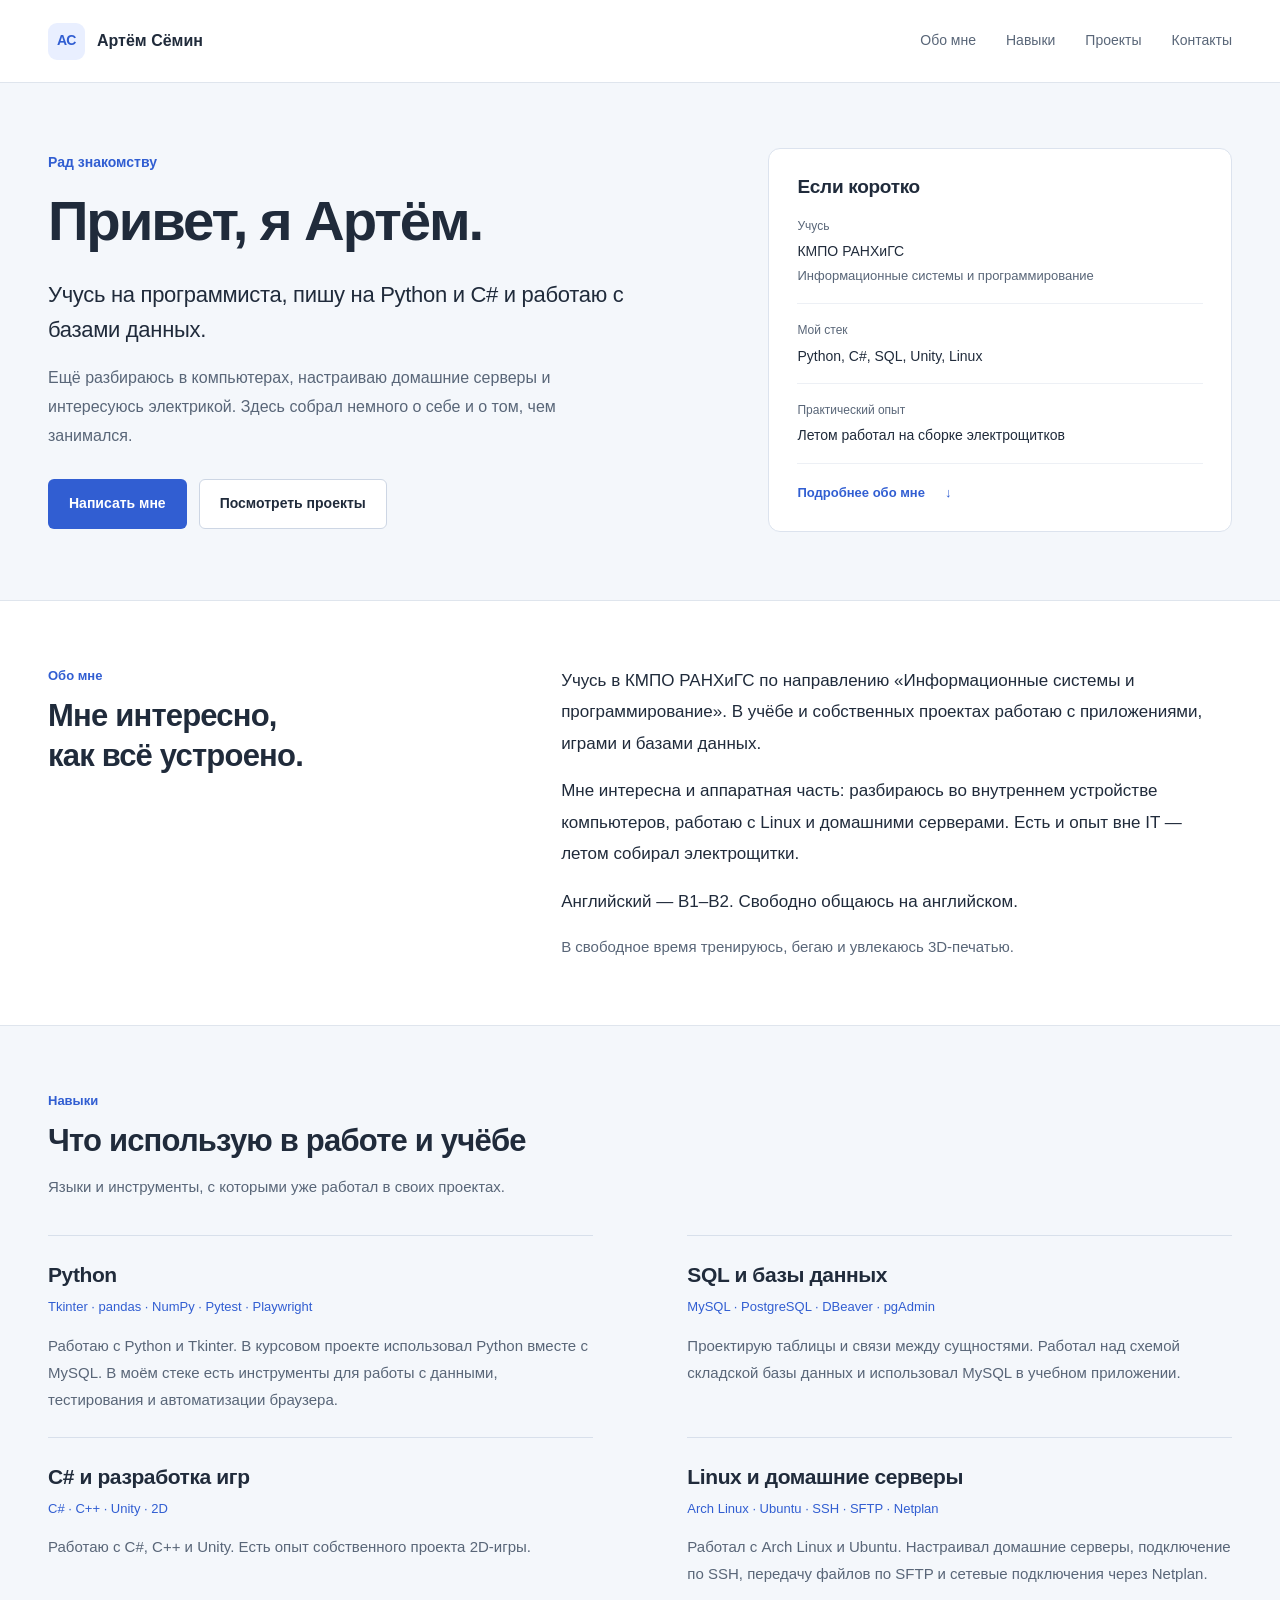
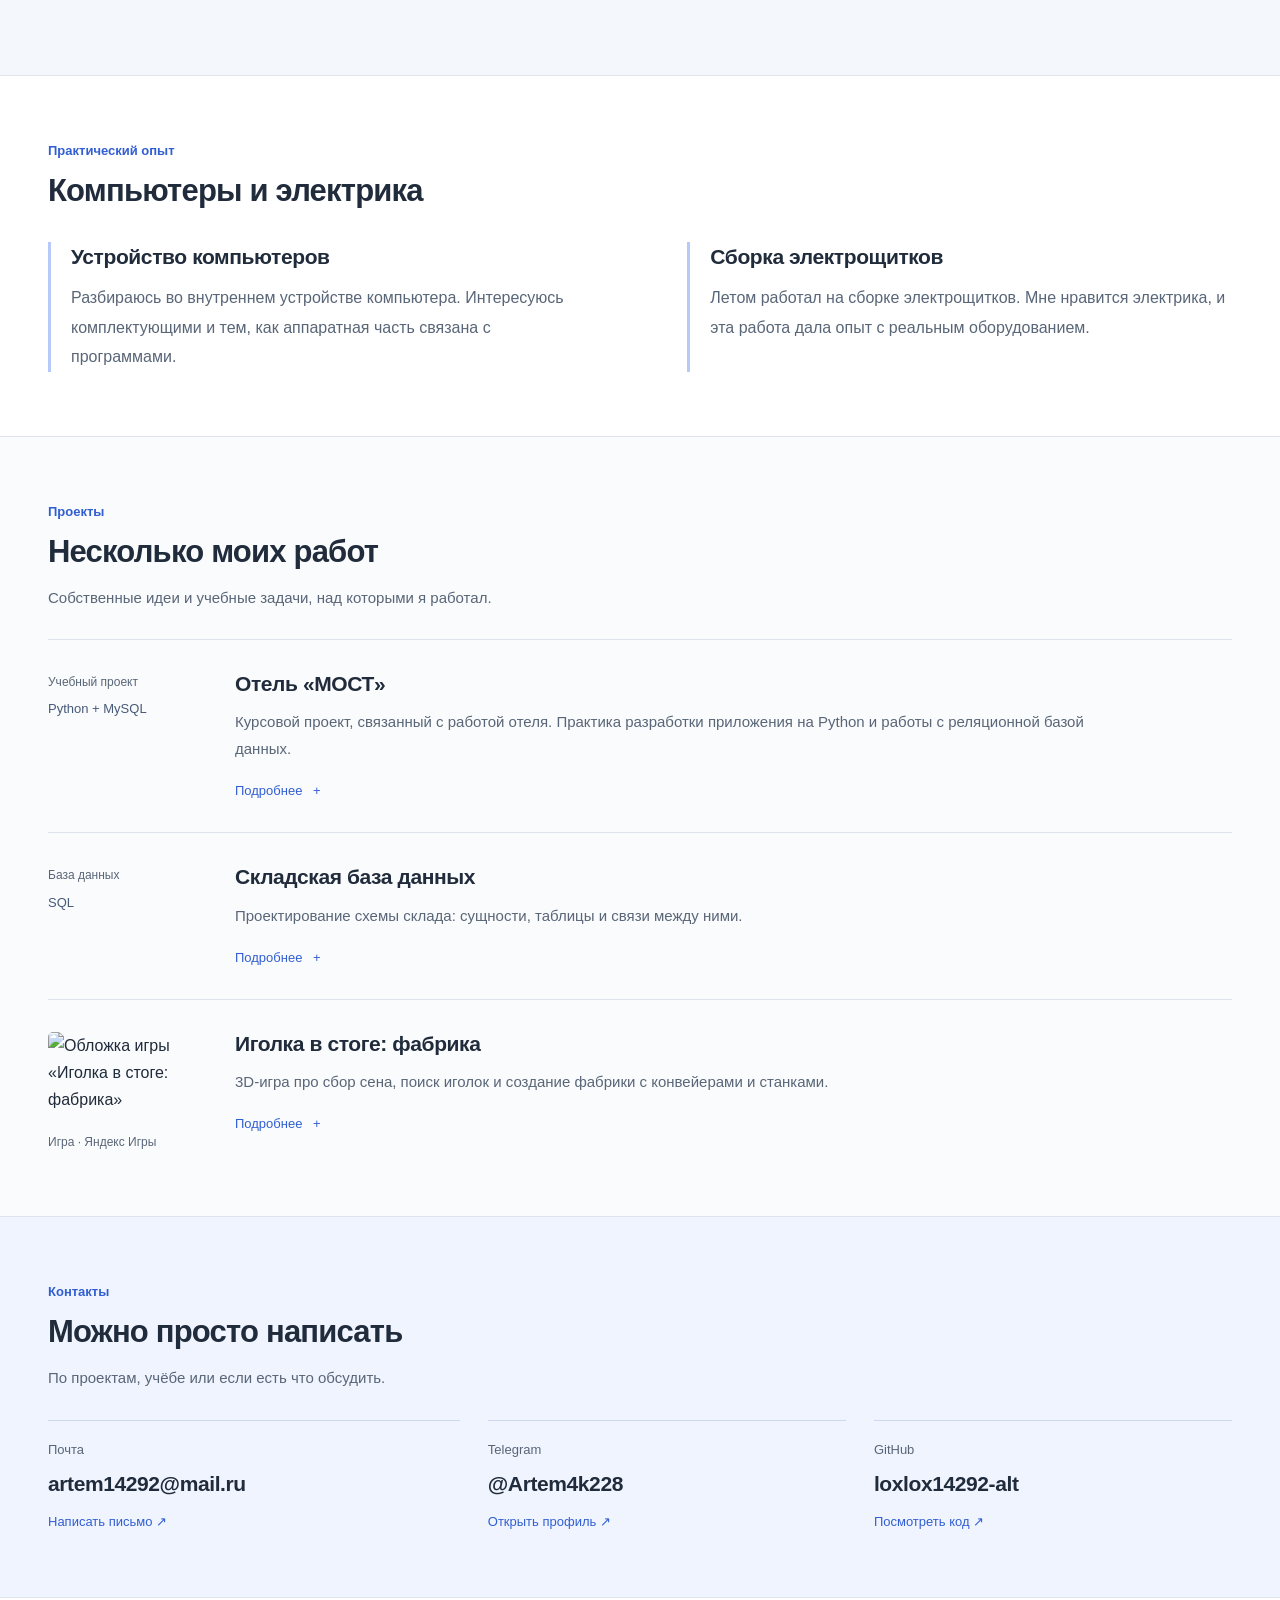
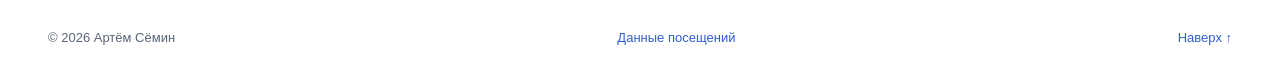
==== index.html @ c2336616 "Add portfolio pages" ====
<!doctype html>
<html lang="ru">
<head>
  <meta charset="utf-8">
  <meta name="viewport" content="width=device-width, initial-scale=1">
  <meta name="description" content="Личный сайт Артёма Сёмина: программирование, компьютеры, электрика. Мои навыки, опыт, проекты и контакты.">
  <meta name="theme-color" content="#ffffff">
  <meta property="og:title" content="Артём Сёмин — личный сайт">
  <meta property="og:description" content="Обо мне, моих навыках и проектах. Python, C#, SQL, Linux и техника.">
  <meta property="og:type" content="website">
  <title>Артём Сёмин — личный сайт</title>
  <link rel="icon" href="assets/favicon.svg" type="image/svg+xml">
  <link rel="stylesheet" href="styles.css">
  <script src="data.js" defer></script>
  <script src="app.js" defer></script>
</head>
<body>
  <a class="skip-link" href="#main">Перейти к содержанию</a>
  <div id="top">
    <header class="site-header"><div class="container header-inner">
      <a class="brand" href="#top" aria-label="Артём Сёмин — наверх"><span class="brand-initials" aria-hidden="true">АС</span><span>Артём Сёмин</span></a>
      <nav class="nav" aria-label="Навигация"><a href="#about">Обо мне</a><a href="#skills">Навыки</a><a href="#projects">Проекты</a><a href="#contact">Контакты</a></nav>
    </div></header>
    <main id="main">
      <section class="hero" aria-labelledby="hero-title"><div class="container hero-layout">
        <div class="hero-copy"><p class="hello">Рад знакомству</p><h1 id="hero-title">Привет, я Артём.</h1><p class="hero-lead">Учусь на программиста, пишу на Python и C# и работаю с базами данных.</p><p class="hero-description">Ещё разбираюсь в компьютерах, настраиваю домашние серверы и интересуюсь электрикой. Здесь собрал немного о себе и о том, чем занимался.</p><div class="hero-actions"><a class="button primary" href="#contact">Написать мне</a><a class="button secondary" href="#projects">Посмотреть проекты</a></div></div>
        <aside class="quick-about" aria-labelledby="quick-title"><h2 id="quick-title">Если коротко</h2><dl><div><dt>Учусь</dt><dd>КМПО РАНХиГС<br><span>Информационные системы и программирование</span></dd></div><div><dt>Мой стек</dt><dd>Python, C#, SQL, Unity, Linux</dd></div><div><dt>Практический опыт</dt><dd>Летом работал на сборке электрощитков</dd></div></dl><a href="#about">Подробнее обо мне <span aria-hidden="true">↓</span></a></aside>
      </div></section>

      <section class="section about-section" id="about" aria-labelledby="about-title"><div class="container about-layout"><div><p class="eyebrow">Обо мне</p><h2 id="about-title">Мне интересно, <br>как всё устроено.</h2></div><div class="about-copy"><p>Учусь в КМПО РАНХиГС по направлению «Информационные системы и программирование». В учёбе и собственных проектах работаю с приложениями, играми и базами данных.</p><p>Мне интересна и аппаратная часть: разбираюсь во внутреннем устройстве компьютеров, работаю с Linux и домашними серверами. Есть и опыт вне IT — летом собирал электрощитки.</p><p>Английский — B1–B2. Свободно общаюсь на английском.</p><p class="personal-note">В свободное время тренируюсь, бегаю и увлекаюсь 3D-печатью.</p></div></div></section>

      <section class="section skills-section" id="skills" aria-labelledby="skills-title"><div class="container"><div class="section-heading"><p class="eyebrow">Навыки</p><h2 id="skills-title">Что использую в работе и учёбе</h2><p>Языки и инструменты, с которыми уже работал в своих проектах.</p></div><div class="skills-grid">
        <article class="skill"><h3>Python</h3><p class="tools">Tkinter · pandas · NumPy · Pytest · Playwright</p><p>Работаю с Python и Tkinter. В курсовом проекте использовал Python вместе с MySQL. В моём стеке есть инструменты для работы с данными, тестирования и автоматизации браузера.</p></article>
        <article class="skill"><h3>SQL и базы данных</h3><p class="tools">MySQL · PostgreSQL · DBeaver · pgAdmin</p><p>Проектирую таблицы и связи между сущностями. Работал над схемой складской базы данных и использовал MySQL в учебном приложении.</p></article>
        <article class="skill"><h3>C# и разработка игр</h3><p class="tools">C# · C++ · Unity · 2D</p><p>Работаю с C#, C++ и Unity. Есть опыт собственного проекта 2D-игры.</p></article>
        <article class="skill"><h3>Linux и домашние серверы</h3><p class="tools">Arch Linux · Ubuntu · SSH · SFTP · Netplan</p><p>Работал с Arch Linux и Ubuntu. Настраивал домашние серверы, подключение по SSH, передачу файлов по SFTP и сетевые подключения через Netplan.</p></article>
      </div></div></section>

      <section class="section practice-section" id="practice" aria-labelledby="practice-title"><div class="container"><div class="section-heading"><p class="eyebrow">Практический опыт</p><h2 id="practice-title">Компьютеры и электрика</h2></div><div class="practice-grid"><article><h3>Устройство компьютеров</h3><p>Разбираюсь во внутреннем устройстве компьютера. Интересуюсь комплектующими и тем, как аппаратная часть связана с программами.</p></article><article><h3>Сборка электрощитков</h3><p>Летом работал на сборке электрощитков. Мне нравится электрика, и эта работа дала опыт с реальным оборудованием.</p></article></div></div></section>

      <section class="section projects-section" id="projects" aria-labelledby="projects-title"><div class="container"><div class="section-heading"><p class="eyebrow">Проекты</p><h2 id="projects-title">Несколько моих работ</h2><p>Собственные идеи и учебные задачи, над которыми я работал.</p></div><div class="project-list">
        <article class="project" id="project-hotel"><div class="project-side"><span>Учебный проект</span><strong>Python + MySQL</strong></div><div class="project-body"><h3>Отель «МОСТ»</h3><p>Курсовой проект, связанный с работой отеля. Практика разработки приложения на Python и работы с реляционной базой данных.</p><details><summary>Подробнее</summary><p>Работал над проектом в PyCharm с использованием Python и MySQL, а также готовил отчёт и проектную документацию.</p></details><a class="project-link" data-project-link="hotel" hidden target="_blank" rel="noopener noreferrer">Открыть проект ↗</a></div></article>
        <article class="project" id="project-warehouse"><div class="project-side"><span>База данных</span><strong>SQL</strong></div><div class="project-body"><h3>Складская база данных</h3><p>Проектирование схемы склада: сущности, таблицы и связи между ними.</p><details><summary>Подробнее</summary><p>Продумывал структуру базы и уточнял связи между сущностями. Основной фокус — понятная реляционная схема для будущего приложения.</p></details><a class="project-link" data-project-link="warehouse" hidden target="_blank" rel="noopener noreferrer">Открыть проект ↗</a></div></article>
        <article class="project" id="project-game"><div class="project-side"><img src="assets/hay-factory-cover.webp" width="526" height="309" alt="Обложка игры «Иголка в стоге: фабрика»" loading="lazy"><span>Игра · Яндекс Игры</span></div><div class="project-body"><h3>Иголка в стоге: фабрика</h3><p>3D-игра про сбор сена, поиск иголок и создание фабрики с конвейерами и станками.</p><details><summary>Подробнее</summary><p>В игре есть чертежи, производственные цепочки и генераторы. Прогресс сохраняется. Предусмотрены управление на компьютере и телефоне, русский и английский языки.</p><p>В консоли Яндекс Игр сохранён черновик; публичная ссылка пока не добавлена.</p></details><a class="project-link" data-project-link="game" hidden target="_blank" rel="noopener noreferrer">Открыть проект ↗</a></div></article>
      </div></div></section>

      <section class="section contact-section" id="contact" aria-labelledby="contact-title"><div class="container"><div class="contact-heading"><div><p class="eyebrow">Контакты</p><h2 id="contact-title">Можно просто написать</h2><p id="contact-note">По проектам, учёбе или если есть что обсудить.</p></div></div><div class="contact-list"><a data-contact="email" hidden><span class="contact-kind">Почта</span><span class="contact-value"></span><span class="contact-hint">Написать письмо ↗</span></a><a data-contact="telegram" hidden target="_blank" rel="noopener noreferrer"><span class="contact-kind">Telegram</span><span class="contact-value"></span><span class="contact-hint">Открыть профиль ↗</span></a><a data-contact="github" hidden target="_blank" rel="noopener noreferrer"><span class="contact-kind">GitHub</span><span class="contact-value"></span><span class="contact-hint">Посмотреть код ↗</span></a></div><noscript><p class="no-script">Для отображения контактов из файла настроек нужен JavaScript.</p></noscript></div></section>
    </main>
    <footer class="site-footer"><div class="container footer-inner"><span>© <span id="year">2026</span> Артём Сёмин</span><a href="privacy.html">Данные посещений</a><a href="#top">Наверх ↑</a></div></footer>
  </div>
</body>
</html>
---- styles.css ----
:root {
  color-scheme: light;
  --ink: #202b3b;
  --muted: #596678;
  --blue: #315ed2;
  --blue-dark: #2449aa;
  --line: #dfe5ed;
  --soft: #f4f7fb;
  --font: "Segoe UI", Arial, sans-serif;
}
* { box-sizing: border-box; }
html { scroll-behavior: smooth; scroll-padding-top: 105px; }
body { margin: 0; font: 16px/1.7 var(--font); color: var(--ink); background: white; -webkit-font-smoothing: antialiased; }
h1,h2,h3,p,dl,dd { margin: 0; }
a { color: inherit; text-decoration: none; }
img { display: block; max-width: 100%; height: auto; }
[hidden] { display: none !important; }
::selection { background: #dce7ff; }
a,summary { -webkit-tap-highlight-color: transparent; touch-action: manipulation; }
a:focus-visible,summary:focus-visible { outline: 3px solid #8daafa; outline-offset: 5px; }
.container { width: min(1240px, calc(100% - 96px)); margin-inline: auto; }
.skip-link { position: absolute; top: -70px; left: 20px; z-index: 30; background: var(--ink); color: white; padding: 12px 20px; }
.skip-link:focus { top: 10px; }
.site-header { position: sticky; top: 0; z-index: 20; background: #fffffffa; border-bottom: 1px solid var(--line); }
.header-inner { min-height: 82px; display: flex; align-items: center; justify-content: space-between; gap: 24px; }
.brand { display: flex; align-items: center; gap: 12px; font-size: 16px; font-weight: 650; white-space: nowrap; }
.brand-initials { display: grid; place-items: center; width: 37px; height: 37px; border-radius: 9px; background: #e9efff; color: var(--blue); font-size: 14px; letter-spacing: -.5px; }
.nav { display: flex; gap: 30px; font-size: 14px; color: var(--muted); }
.nav a { padding-block: 12px; }
.nav a:hover,.nav a[aria-current="location"] { color: var(--blue); }
.hero { background: var(--soft); border-bottom: 1px solid var(--line); }
.hero-layout { display: grid; grid-template-columns: 1.35fr 1fr; gap: 8%; align-items: center; padding-block: 65px 68px; }
.hello { color: var(--blue); font-size: 14px; font-weight: 600; margin-bottom: 14px; }
h1 { font-size: clamp(38px,4.4vw,60px); font-weight: 650; line-height: 1.15; letter-spacing: -2.1px; }
.hero-lead { font-size: 22px; line-height: 1.6; margin-top: 23px; max-width: 620px; letter-spacing: -.3px; }
.hero-description { color: var(--muted); font-size: 16px; line-height: 1.8; margin-top: 17px; max-width: 590px; }
.hero-actions { display: flex; flex-wrap: wrap; gap: 12px; margin-top: 28px; }
.button { display: inline-flex; align-items: center; justify-content: center; padding: 12px 20px; border-radius: 6px; font-size: 14px; font-weight: 600; border: 1px solid transparent; transition: background .15s; }
.primary { background: var(--blue); color: white; }
.primary:hover { background: var(--blue-dark); }
.secondary { border-color: #cdd6e4; background: white; }
.secondary:hover { background: #edf2fa; }
.quick-about { border: 1px solid #dce3ee; border-radius: 12px; background: white; padding: 26px 28px; }
.quick-about h2 { font-size: 19px; letter-spacing: -.3px; font-weight: 650; }
.quick-about dl > div { padding-block: 16px; border-bottom: 1px solid #edf0f5; }
.quick-about dt { font-size: 12px; color: var(--muted); margin-bottom: 4px; }
.quick-about dd { font-size: 14px; line-height: 1.6; font-weight: 500; }
.quick-about dd span { display: block; font-weight: 400; color: var(--muted); font-size: 13px; margin-top: 4px; }
.quick-about > a { display: inline-flex; align-items: center; gap: 20px; color: var(--blue); font-size: 13px; font-weight: 600; margin-top: 18px; }
.section { padding-block: 64px; }
.eyebrow { color: var(--blue); font-size: 13px; font-weight: 600; margin-bottom: 9px; }
h2 { font-size: 31px; line-height: 1.3; font-weight: 650; letter-spacing: -.8px; }
.about-layout { display: grid; grid-template-columns: 1fr 1.65fr; gap: 9%; }
.about-copy { font-size: 17px; line-height: 1.85; }
.about-copy > p + p { margin-top: 16px; }
.personal-note { color: var(--muted); font-size: 15px; }
.skills-section { background: var(--soft); border-block: 1px solid var(--line); }
.section-heading > p:last-child:not(.eyebrow) { color: var(--muted); margin-top: 13px; font-size: 15px; }
.skills-grid { display: grid; grid-template-columns: repeat(2,minmax(0,1fr)); column-gap: 8%; margin-top: 35px; }
.skill { padding: 24px 0; border-top: 1px solid #d8e0eb; }
h3 { font-size: 21px; line-height: 1.4; font-weight: 650; letter-spacing: -.4px; }
.tools { color: var(--blue); font-size: 13px; line-height: 1.8; margin-top: 6px; }
.skill > p:last-child { margin-top: 13px; color: var(--muted); font-size: 15px; line-height: 1.8; }
.practice-grid { display: grid; grid-template-columns: repeat(2,minmax(0,1fr)); gap: 8%; margin-top: 30px; }
.practice-grid article { padding-left: 20px; border-left: 3px solid #b6c9f8; }
.practice-grid p { font-size: 16px; color: var(--muted); line-height: 1.85; margin-top: 12px; }
.projects-section { background: #fafbfc; border-block: 1px solid var(--line); }
.project-list { margin-top: 28px; }
.project { display: grid; grid-template-columns: 155px 1fr; gap: 32px; padding: 29px 0; border-top: 1px solid var(--line); }
.project:last-child { padding-bottom: 0; }
.project-side { padding-top: 3px; }
.project-side > span { display: block; font-size: 12px; color: var(--muted); }
.project-side strong { display: block; color: #465a79; font-size: 13px; font-weight: 500; margin-top: 6px; }
.project-side img { width: 155px; border-radius: 5px; margin-bottom: 9px; }
.project-body { max-width: 850px; }
.project-body > p { margin-top: 10px; color: var(--muted); font-size: 15px; line-height: 1.8; }
details { margin-top: 14px; }
summary { display: inline-block; color: var(--blue); cursor: pointer; font-size: 13px; list-style: none; font-weight: 500; }
summary::-webkit-details-marker { display: none; }
summary:after { content: " +"; margin-left: 7px; }
details[open] summary:after { content: " −"; }
details > p { color: var(--muted); font-size: 14px; line-height: 1.85; margin-top: 12px; }
.project-link { color: var(--blue); font-size: 13px; font-weight: 600; display: inline-block; margin-top: 14px; }
.contact-section { background: #eff4ff; }
.contact-heading p:last-child { margin-top: 12px; color: var(--muted); font-size: 15px; }
.contact-list { display: grid; grid-template-columns: 1.15fr 1fr 1fr; gap: 28px; margin-top: 30px; }
.contact-list a { display: flex; flex-direction: column; align-items: flex-start; border-top: 1px solid #ccd9f1; padding-top: 18px; }
.contact-kind { color: var(--muted); font-size: 13px; }
.contact-value { font-size: 21px; font-weight: 600; letter-spacing: -.4px; margin-top: 5px; overflow-wrap: anywhere; }
.contact-hint { color: var(--blue); font-size: 13px; margin-top: 9px; }
.contact-list a:hover .contact-value { color: var(--blue); }
.no-script { color: var(--muted); margin-top: 20px; }
.site-footer { background: white; border-top: 1px solid var(--line); }
.footer-inner { min-height: 79px; display: flex; align-items: center; justify-content: space-between; gap: 20px; color: var(--muted); font-size: 13px; }
.footer-inner a { color: var(--blue); }
@media(min-width:1600px){.container{width:min(1400px,calc(100% - 140px))}.hero-layout{padding-block:85px;gap:10%}.hero-lead{font-size:24px}.hero-description{font-size:17px}.quick-about{padding:32px}.section{padding-block:76px}}
@media(max-width:1000px){.container{width:calc(100% - 64px)}.hero-layout{gap:6%;grid-template-columns:1.3fr 1fr;padding-block:48px}h1{font-size:44px}.hero-lead{font-size:20px}.hero-description{font-size:15px}.quick-about{padding:23px}.button{font-size:13px;padding:11px 15px}.about-layout{gap:7%}.contact-value{font-size:18px}.project{grid-template-columns:140px 1fr}.project-side img{width:140px}}
@media(max-width:800px){.container{width:calc(100% - 48px)}.header-inner{min-height:76px}.brand{font-size:15px;gap:10px}.brand-initials{width:32px;height:32px;font-size:12px}.nav{gap:20px;font-size:13px}.hero-layout{grid-template-columns:1fr;gap:30px;padding-block:42px}.hero-copy{max-width:650px}.hero-lead{font-size:22px}.hero-description{font-size:16px;max-width:630px}h1{font-size:48px}.quick-about{padding:22px 24px}.quick-about dl{display:grid;grid-template-columns:repeat(3,minmax(0,1fr));gap:22px}.quick-about dl>div{border-bottom:0;padding-block:14px 0}.quick-about>a{margin-top:20px}.quick-about dd{font-size:13px}.quick-about dd span{font-size:12px}.section{padding-block:49px}h2{font-size:28px}.about-layout{grid-template-columns:1fr 1.6fr;gap:6%}.about-copy{font-size:15px}.skills-grid{column-gap:6%}.skill>p:last-child{font-size:14px}.tools{font-size:12px}.practice-grid{gap:6%}.practice-grid p{font-size:14px}.contact-list{gap:24px}.contact-value{font-size:16px}.contact-hint{font-size:12px}}
@media(max-width:600px){html{scroll-padding-top:126px}.container{width:calc(100% - 40px)}.header-inner{padding-block:13px 10px;min-height:104px;display:block}.brand{font-size:15px;gap:10px}.brand-initials{width:30px;height:30px;font-size:11px}.nav{justify-content:space-between;margin-top:8px;font-size:12px;gap:12px}.nav a{padding-block:4px}.hero-layout{padding-block:32px 34px;gap:26px}.hello{font-size:13px;margin-bottom:12px}h1{font-size:38px;letter-spacing:-1.5px}.hero-lead{font-size:20px;line-height:1.55;margin-top:18px}.hero-description{font-size:15px;line-height:1.8;margin-top:15px}.hero-actions{margin-top:23px;gap:9px}.button{padding:12px 15px;font-size:13px}.quick-about{display:none;padding:20px}.quick-about h2{font-size:18px}.quick-about dl{display:block}.quick-about dl>div{border-bottom:1px solid #edf0f5;padding-block:13px}.quick-about dt{font-size:11px}.quick-about dd{font-size:13px}.quick-about dd span{font-size:12px;margin-top:3px}.quick-about>a{font-size:12px;margin-top:15px}.section{padding-block:39px}.eyebrow{font-size:12px}h2{font-size:27px;letter-spacing:-.7px}.about-layout{grid-template-columns:1fr;gap:22px}.about-layout h2 br{display:none}.about-copy{font-size:15px;line-height:1.85}.personal-note{font-size:14px}.section-heading>p:last-child:not(.eyebrow){font-size:14px}.skills-grid{grid-template-columns:1fr;margin-top:23px}.skill{padding-block:21px}.skill:last-child{padding-bottom:0}h3{font-size:20px}.tools{font-size:12px}.skill>p:last-child{font-size:14px}.practice-grid{grid-template-columns:1fr;gap:26px;margin-top:23px}.practice-grid article{padding-left:16px}.practice-grid p{font-size:14px;margin-top:9px}.project{grid-template-columns:1fr;gap:12px;padding-block:23px}.project-side{display:flex;align-items:center;gap:14px;padding:0}.project-side strong{font-size:12px;margin:0}.project-side>span{font-size:11px}.project-side img{width:110px;margin:0}.project-body>p{font-size:14px}.project-body h3{font-size:21px}details>p{font-size:13px}.contact-list{grid-template-columns:1fr;gap:22px;margin-top:25px}.contact-list a{display:grid;grid-template-columns:1fr auto;align-items:baseline;gap:0 15px;padding-top:15px}.contact-kind{font-size:12px}.contact-value{grid-column:1;font-size:20px;margin-top:4px}.contact-hint{grid-column:2;grid-row:2;font-size:11px;margin-top:0}.contact-heading p:last-child{font-size:14px}.footer-inner{font-size:12px;min-height:75px}}
@media(max-width:360px){.container{width:calc(100% - 32px)}h1{font-size:34px}.hero-lead{font-size:19px}.button{font-size:12px;padding:11px 12px}.contact-value{font-size:18px}.contact-hint{font-size:10px}.contact-list a{gap:0 9px}.nav{font-size:11px}}
@media(prefers-reduced-motion:reduce){html{scroll-behavior:auto}*,*:before,*:after{transition:none!important;animation:none!important}}
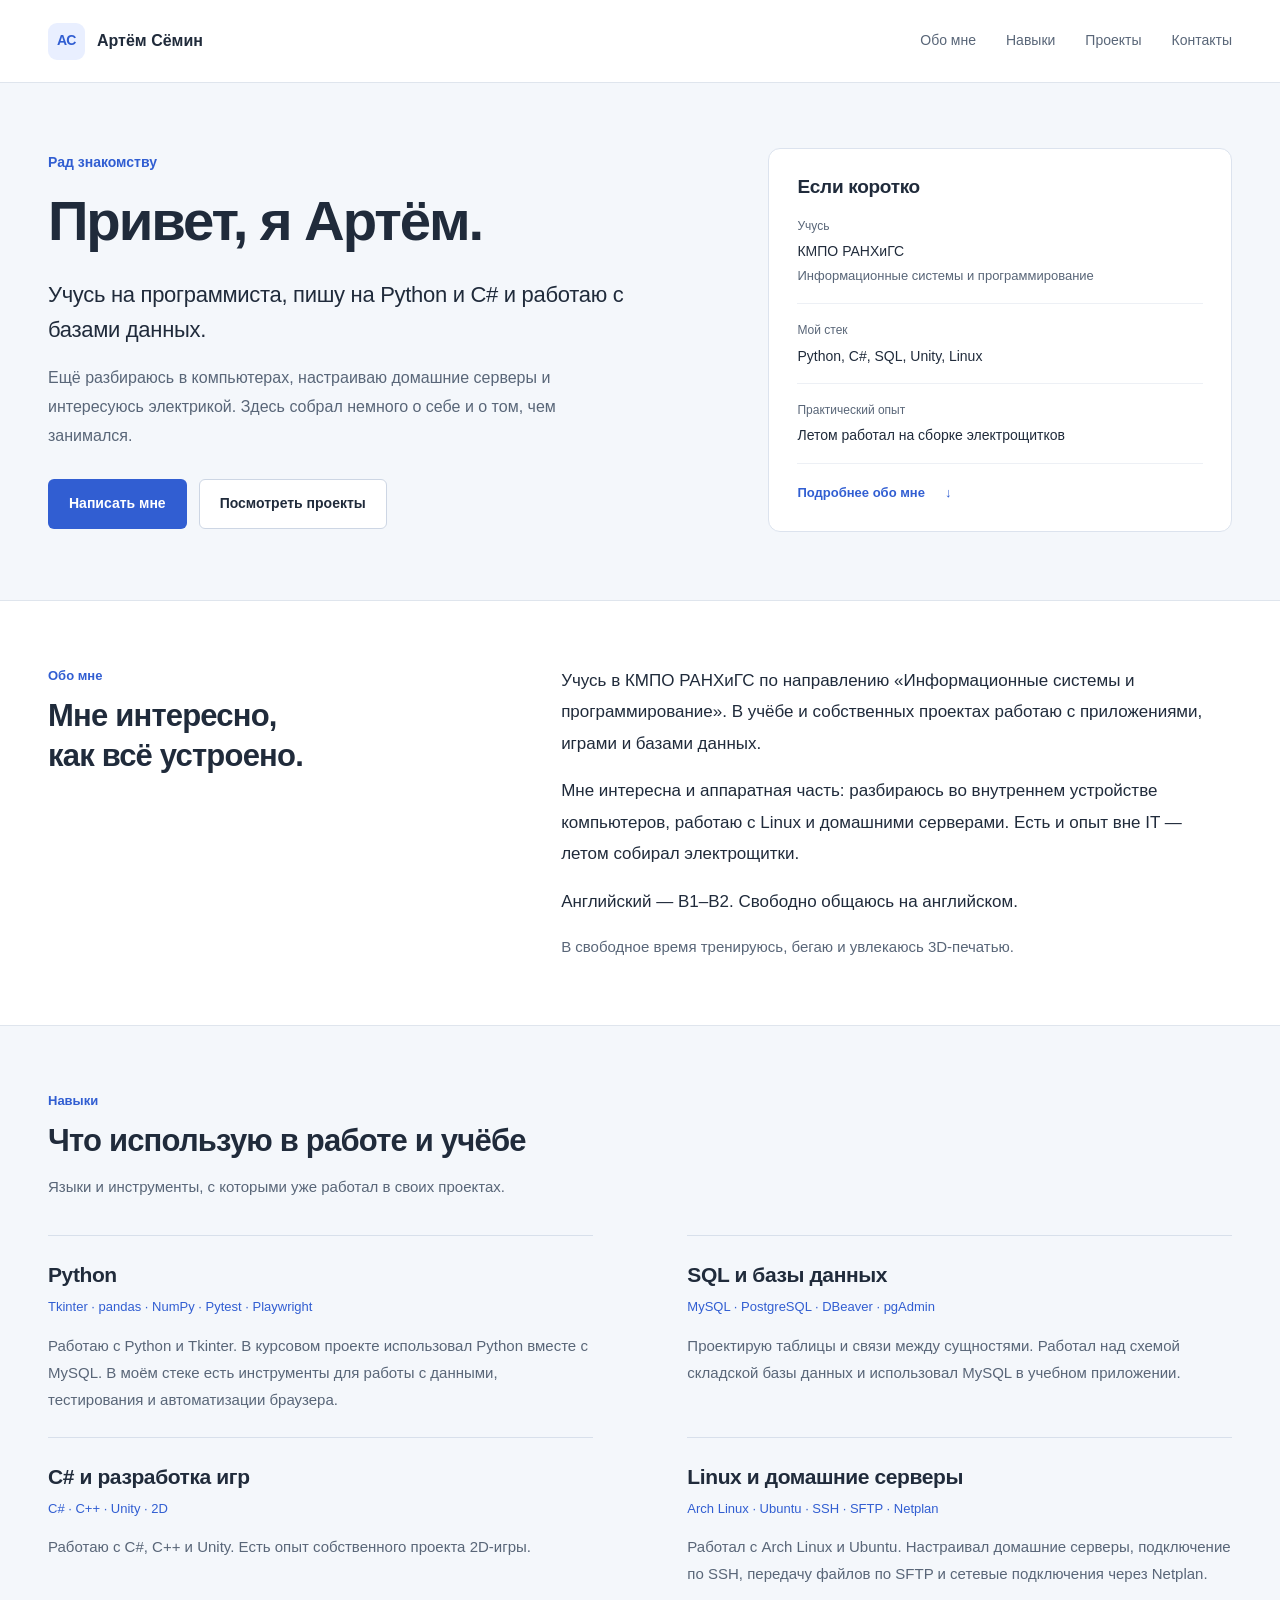
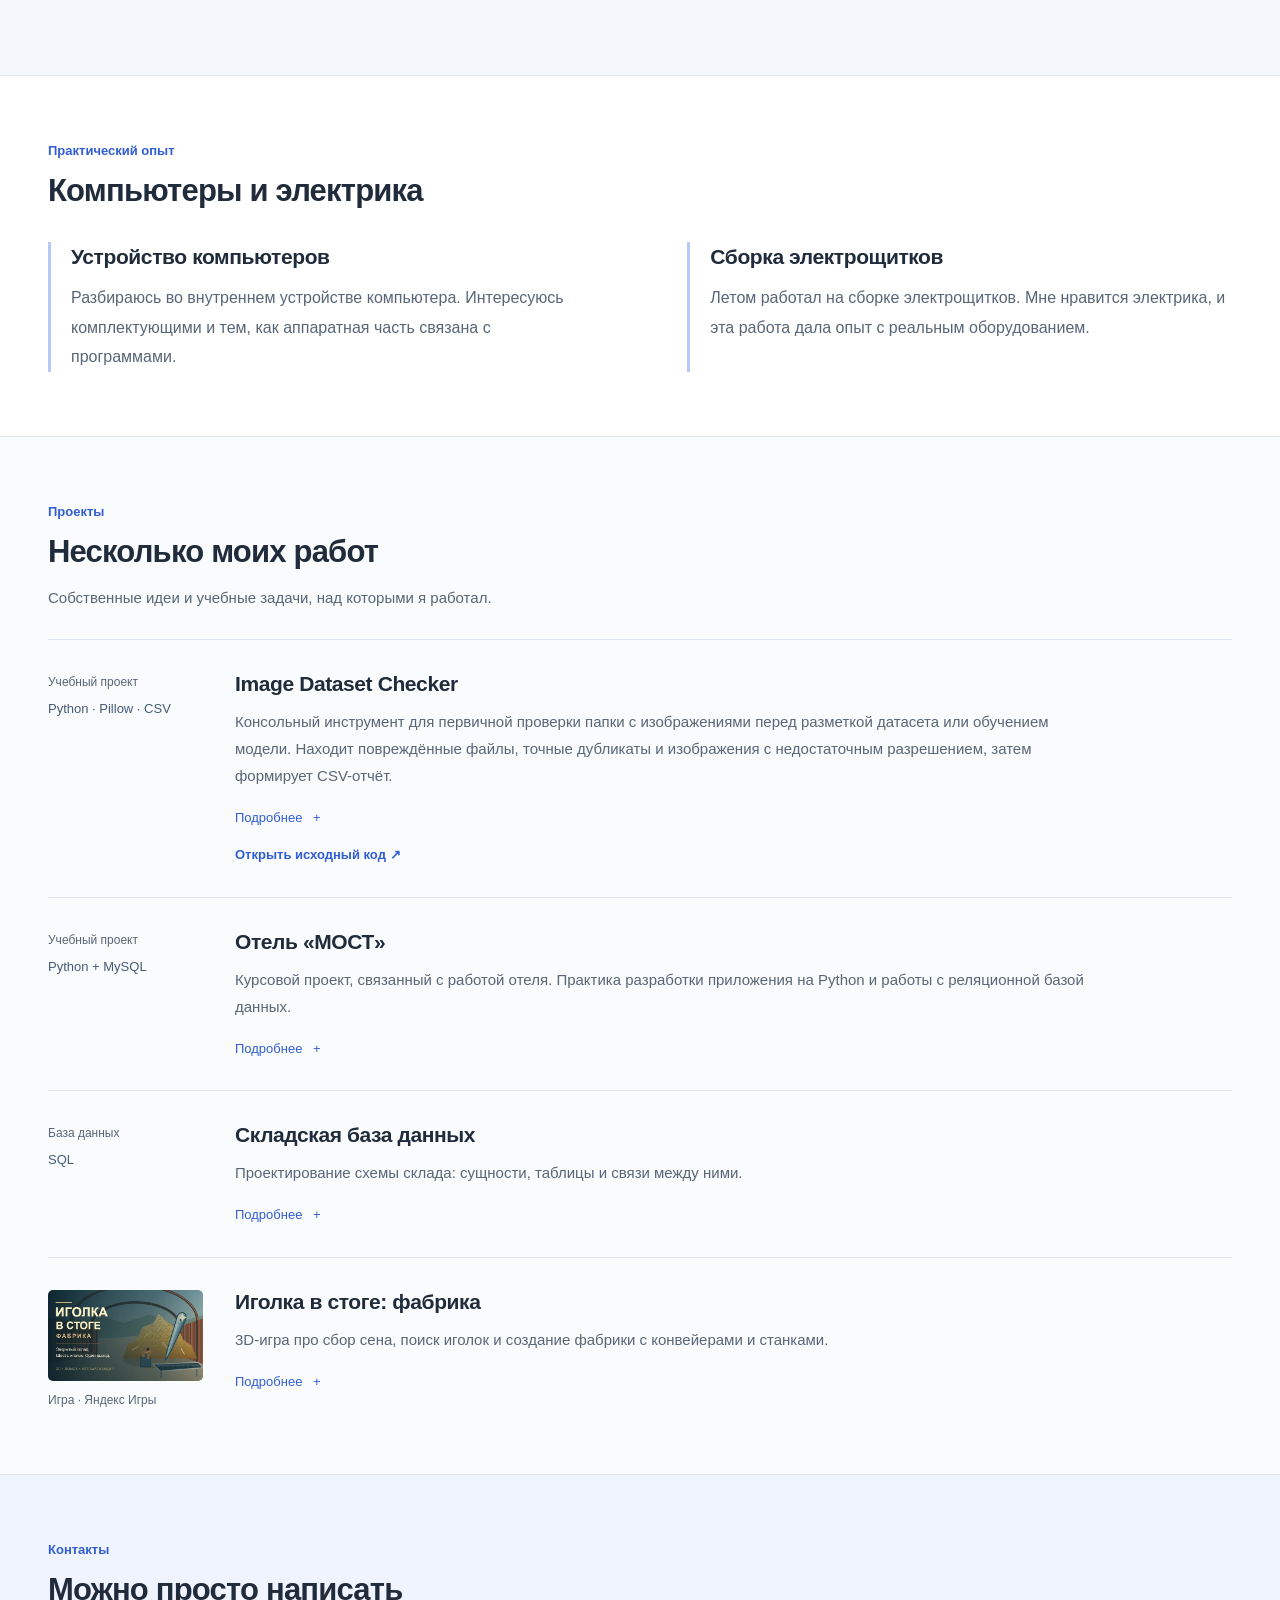
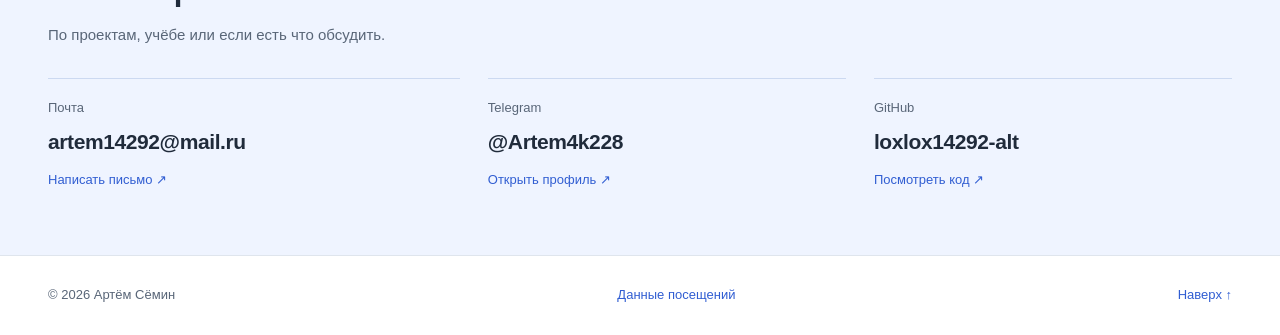
==== commit 26047347: "Добавить проект проверки изображений в портфолио" ====
--- a/index.html
+++ b/index.html
@@ -39,6 +39,7 @@
       <section class="section practice-section" id="practice" aria-labelledby="practice-title"><div class="container"><div class="section-heading"><p class="eyebrow">Практический опыт</p><h2 id="practice-title">Компьютеры и электрика</h2></div><div class="practice-grid"><article><h3>Устройство компьютеров</h3><p>Разбираюсь во внутреннем устройстве компьютера. Интересуюсь комплектующими и тем, как аппаратная часть связана с программами.</p></article><article><h3>Сборка электрощитков</h3><p>Летом работал на сборке электрощитков. Мне нравится электрика, и эта работа дала опыт с реальным оборудованием.</p></article></div></div></section>
 
       <section class="section projects-section" id="projects" aria-labelledby="projects-title"><div class="container"><div class="section-heading"><p class="eyebrow">Проекты</p><h2 id="projects-title">Несколько моих работ</h2><p>Собственные идеи и учебные задачи, над которыми я работал.</p></div><div class="project-list">
+        <article class="project" id="project-image-dataset-checker"><div class="project-side"><span>Учебный проект</span><strong>Python · Pillow · CSV</strong></div><div class="project-body"><h3>Image Dataset Checker</h3><p>Консольный инструмент для первичной проверки папки с изображениями перед разметкой датасета или обучением модели. Находит повреждённые файлы, точные дубликаты и изображения с недостаточным разрешением, затем формирует CSV-отчёт.</p><details><summary>Подробнее</summary><p>Проект рекурсивно обрабатывает BMP, GIF, JPEG, PNG, TIFF и WEBP, определяет формат и размеры изображения, считает SHA-256 для поиска точных копий и сохраняет результаты в отчёт.</p><p>Это учебный проект. Он помогает подготовить исходные изображения к следующему этапу работы, но не оценивает качество разметки объектов.</p></details><a class="project-link" data-project-link="dataset-checker" hidden target="_blank" rel="noopener noreferrer">Открыть исходный код ↗</a></div></article>
         <article class="project" id="project-hotel"><div class="project-side"><span>Учебный проект</span><strong>Python + MySQL</strong></div><div class="project-body"><h3>Отель «МОСТ»</h3><p>Курсовой проект, связанный с работой отеля. Практика разработки приложения на Python и работы с реляционной базой данных.</p><details><summary>Подробнее</summary><p>Работал над проектом в PyCharm с использованием Python и MySQL, а также готовил отчёт и проектную документацию.</p></details><a class="project-link" data-project-link="hotel" hidden target="_blank" rel="noopener noreferrer">Открыть проект ↗</a></div></article>
         <article class="project" id="project-warehouse"><div class="project-side"><span>База данных</span><strong>SQL</strong></div><div class="project-body"><h3>Складская база данных</h3><p>Проектирование схемы склада: сущности, таблицы и связи между ними.</p><details><summary>Подробнее</summary><p>Продумывал структуру базы и уточнял связи между сущностями. Основной фокус — понятная реляционная схема для будущего приложения.</p></details><a class="project-link" data-project-link="warehouse" hidden target="_blank" rel="noopener noreferrer">Открыть проект ↗</a></div></article>
         <article class="project" id="project-game"><div class="project-side"><img src="assets/hay-factory-cover.webp" width="526" height="309" alt="Обложка игры «Иголка в стоге: фабрика»" loading="lazy"><span>Игра · Яндекс Игры</span></div><div class="project-body"><h3>Иголка в стоге: фабрика</h3><p>3D-игра про сбор сена, поиск иголок и создание фабрики с конвейерами и станками.</p><details><summary>Подробнее</summary><p>В игре есть чертежи, производственные цепочки и генераторы. Прогресс сохраняется. Предусмотрены управление на компьютере и телефоне, русский и английский языки.</p><p>В консоли Яндекс Игр сохранён черновик; публичная ссылка пока не добавлена.</p></details><a class="project-link" data-project-link="game" hidden target="_blank" rel="noopener noreferrer">Открыть проект ↗</a></div></article>
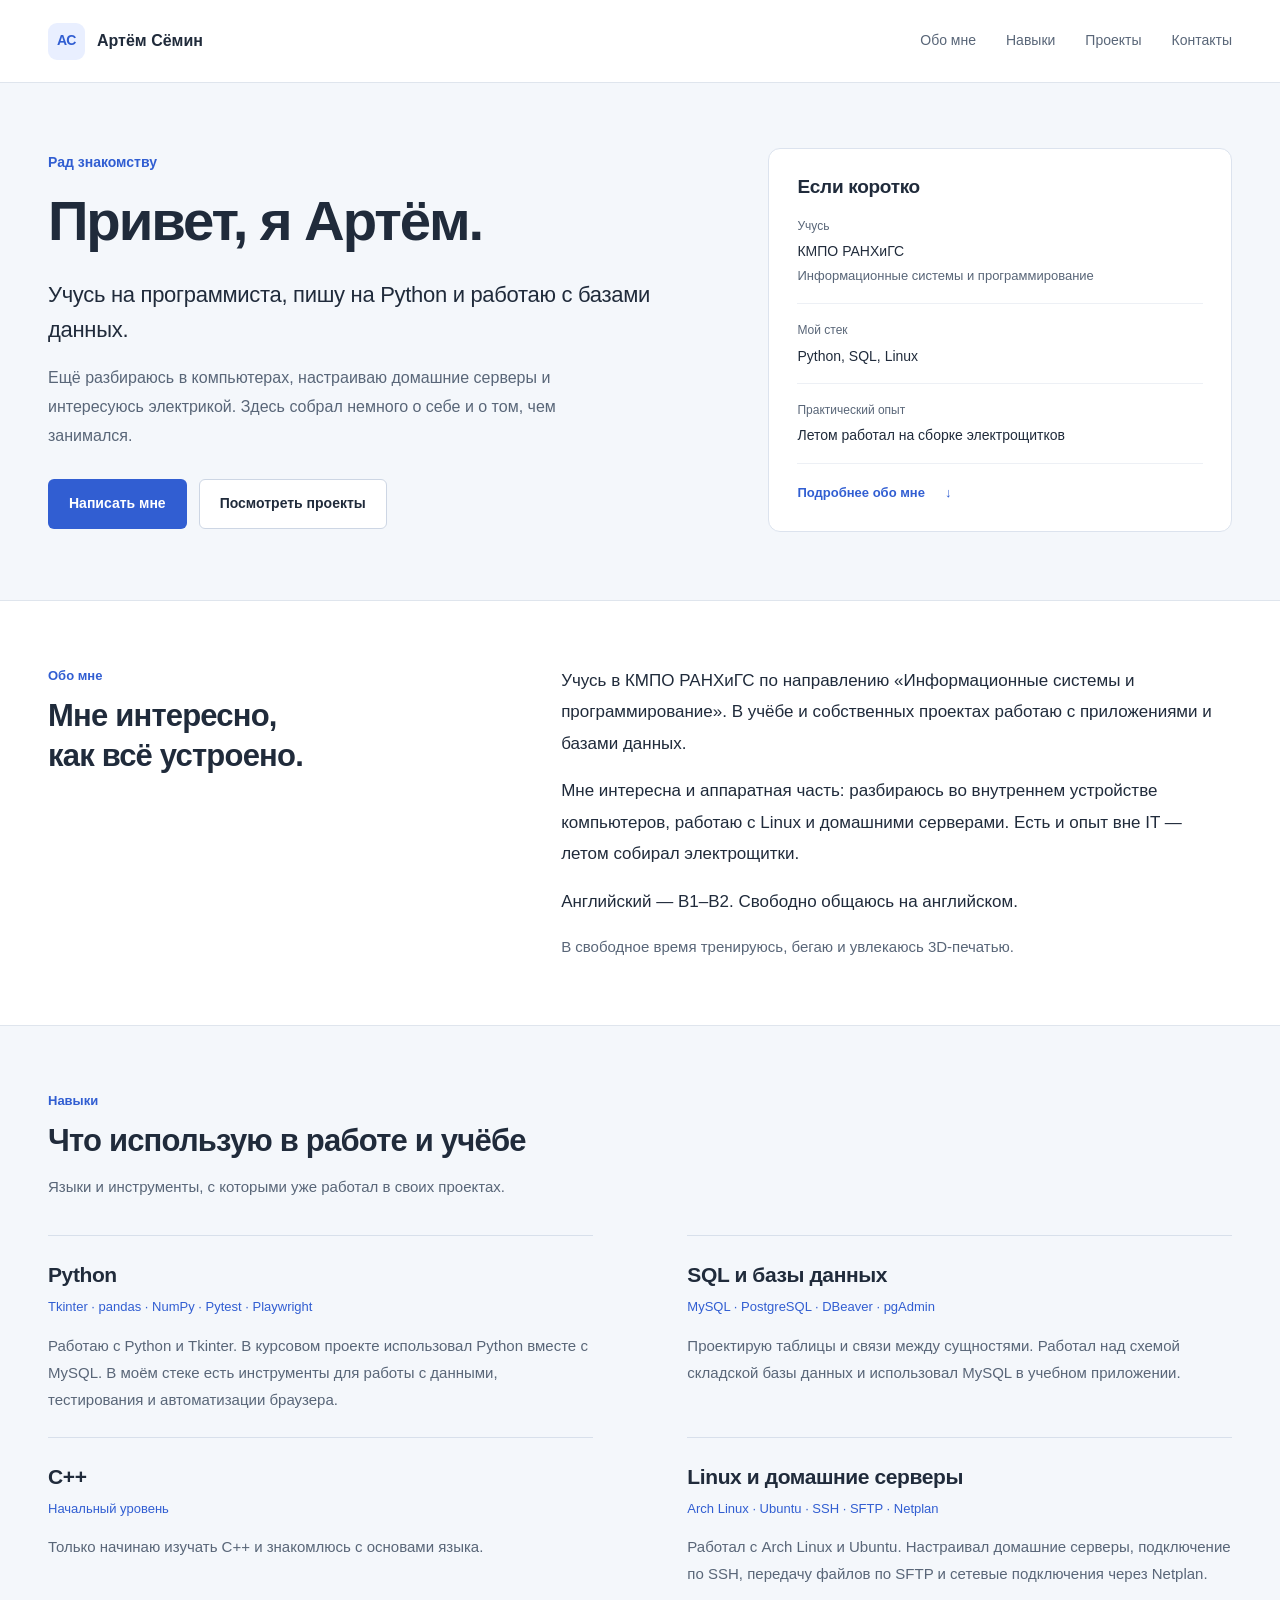
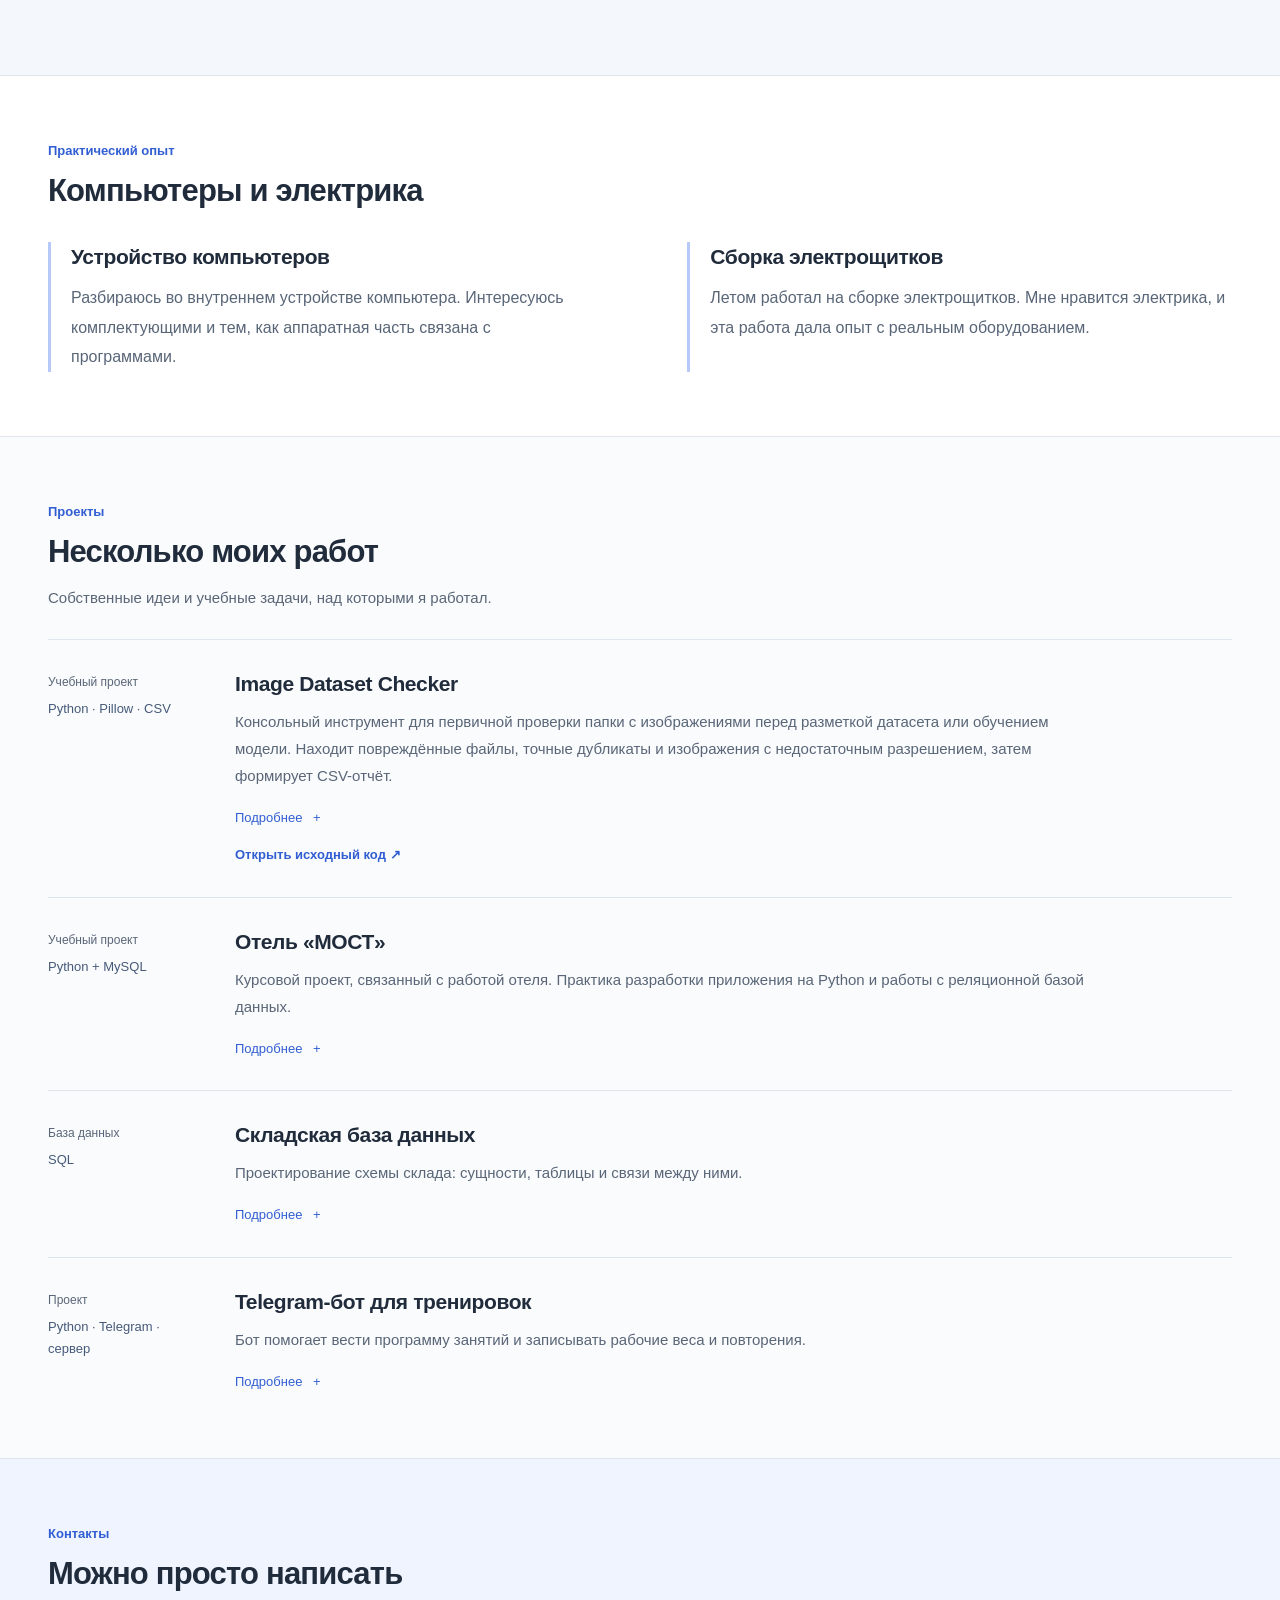
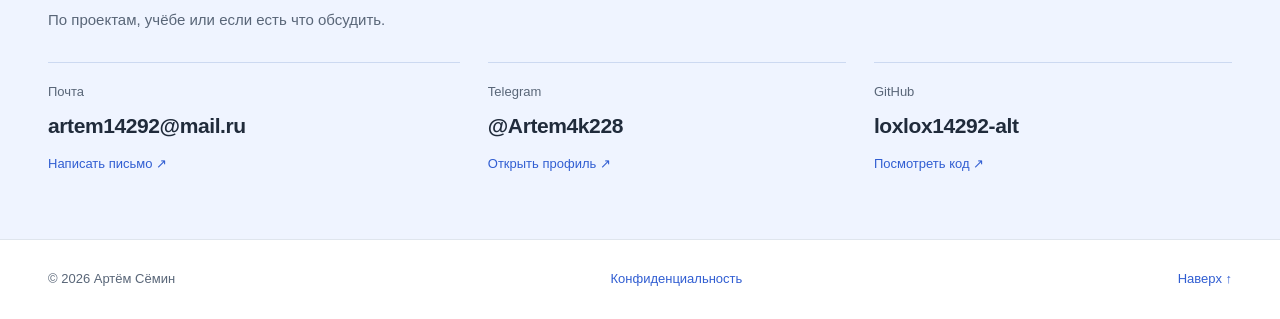
==== commit b0e7d033: "Обновить навыки и проекты портфолио" ====
--- a/index.html
+++ b/index.html
@@ -6,12 +6,12 @@
   <meta name="description" content="Личный сайт Артёма Сёмина: программирование, компьютеры, электрика. Мои навыки, опыт, проекты и контакты.">
   <meta name="theme-color" content="#ffffff">
   <meta property="og:title" content="Артём Сёмин — личный сайт">
-  <meta property="og:description" content="Обо мне, моих навыках и проектах. Python, C#, SQL, Linux и техника.">
+  <meta property="og:description" content="Обо мне, моих навыках и проектах. Python, SQL, Linux и техника.">
   <meta property="og:type" content="website">
   <title>Артём Сёмин — личный сайт</title>
   <link rel="icon" href="assets/favicon.svg" type="image/svg+xml">
   <link rel="stylesheet" href="styles.css">
-  <script src="data.js" defer></script>
+  <script src="data.js?v=3" defer></script>
   <script src="app.js" defer></script>
 </head>
 <body>
@@ -23,16 +23,16 @@
     </div></header>
     <main id="main">
       <section class="hero" aria-labelledby="hero-title"><div class="container hero-layout">
-        <div class="hero-copy"><p class="hello">Рад знакомству</p><h1 id="hero-title">Привет, я Артём.</h1><p class="hero-lead">Учусь на программиста, пишу на Python и C# и работаю с базами данных.</p><p class="hero-description">Ещё разбираюсь в компьютерах, настраиваю домашние серверы и интересуюсь электрикой. Здесь собрал немного о себе и о том, чем занимался.</p><div class="hero-actions"><a class="button primary" href="#contact">Написать мне</a><a class="button secondary" href="#projects">Посмотреть проекты</a></div></div>
-        <aside class="quick-about" aria-labelledby="quick-title"><h2 id="quick-title">Если коротко</h2><dl><div><dt>Учусь</dt><dd>КМПО РАНХиГС<br><span>Информационные системы и программирование</span></dd></div><div><dt>Мой стек</dt><dd>Python, C#, SQL, Unity, Linux</dd></div><div><dt>Практический опыт</dt><dd>Летом работал на сборке электрощитков</dd></div></dl><a href="#about">Подробнее обо мне <span aria-hidden="true">↓</span></a></aside>
+        <div class="hero-copy"><p class="hello">Рад знакомству</p><h1 id="hero-title">Привет, я Артём.</h1><p class="hero-lead">Учусь на программиста, пишу на Python и работаю с базами данных.</p><p class="hero-description">Ещё разбираюсь в компьютерах, настраиваю домашние серверы и интересуюсь электрикой. Здесь собрал немного о себе и о том, чем занимался.</p><div class="hero-actions"><a class="button primary" href="#contact">Написать мне</a><a class="button secondary" href="#projects">Посмотреть проекты</a></div></div>
+        <aside class="quick-about" aria-labelledby="quick-title"><h2 id="quick-title">Если коротко</h2><dl><div><dt>Учусь</dt><dd>КМПО РАНХиГС<br><span>Информационные системы и программирование</span></dd></div><div><dt>Мой стек</dt><dd>Python, SQL, Linux</dd></div><div><dt>Практический опыт</dt><dd>Летом работал на сборке электрощитков</dd></div></dl><a href="#about">Подробнее обо мне <span aria-hidden="true">↓</span></a></aside>
       </div></section>
 
-      <section class="section about-section" id="about" aria-labelledby="about-title"><div class="container about-layout"><div><p class="eyebrow">Обо мне</p><h2 id="about-title">Мне интересно, <br>как всё устроено.</h2></div><div class="about-copy"><p>Учусь в КМПО РАНХиГС по направлению «Информационные системы и программирование». В учёбе и собственных проектах работаю с приложениями, играми и базами данных.</p><p>Мне интересна и аппаратная часть: разбираюсь во внутреннем устройстве компьютеров, работаю с Linux и домашними серверами. Есть и опыт вне IT — летом собирал электрощитки.</p><p>Английский — B1–B2. Свободно общаюсь на английском.</p><p class="personal-note">В свободное время тренируюсь, бегаю и увлекаюсь 3D-печатью.</p></div></div></section>
+      <section class="section about-section" id="about" aria-labelledby="about-title"><div class="container about-layout"><div><p class="eyebrow">Обо мне</p><h2 id="about-title">Мне интересно, <br>как всё устроено.</h2></div><div class="about-copy"><p>Учусь в КМПО РАНХиГС по направлению «Информационные системы и программирование». В учёбе и собственных проектах работаю с приложениями и базами данных.</p><p>Мне интересна и аппаратная часть: разбираюсь во внутреннем устройстве компьютеров, работаю с Linux и домашними серверами. Есть и опыт вне IT — летом собирал электрощитки.</p><p>Английский — B1–B2. Свободно общаюсь на английском.</p><p class="personal-note">В свободное время тренируюсь, бегаю и увлекаюсь 3D-печатью.</p></div></div></section>
 
       <section class="section skills-section" id="skills" aria-labelledby="skills-title"><div class="container"><div class="section-heading"><p class="eyebrow">Навыки</p><h2 id="skills-title">Что использую в работе и учёбе</h2><p>Языки и инструменты, с которыми уже работал в своих проектах.</p></div><div class="skills-grid">
         <article class="skill"><h3>Python</h3><p class="tools">Tkinter · pandas · NumPy · Pytest · Playwright</p><p>Работаю с Python и Tkinter. В курсовом проекте использовал Python вместе с MySQL. В моём стеке есть инструменты для работы с данными, тестирования и автоматизации браузера.</p></article>
         <article class="skill"><h3>SQL и базы данных</h3><p class="tools">MySQL · PostgreSQL · DBeaver · pgAdmin</p><p>Проектирую таблицы и связи между сущностями. Работал над схемой складской базы данных и использовал MySQL в учебном приложении.</p></article>
-        <article class="skill"><h3>C# и разработка игр</h3><p class="tools">C# · C++ · Unity · 2D</p><p>Работаю с C#, C++ и Unity. Есть опыт собственного проекта 2D-игры.</p></article>
+        <article class="skill"><h3>C++</h3><p class="tools">Начальный уровень</p><p>Только начинаю изучать C++ и знакомлюсь с основами языка.</p></article>
         <article class="skill"><h3>Linux и домашние серверы</h3><p class="tools">Arch Linux · Ubuntu · SSH · SFTP · Netplan</p><p>Работал с Arch Linux и Ubuntu. Настраивал домашние серверы, подключение по SSH, передачу файлов по SFTP и сетевые подключения через Netplan.</p></article>
       </div></div></section>
 
@@ -42,12 +42,12 @@
         <article class="project" id="project-image-dataset-checker"><div class="project-side"><span>Учебный проект</span><strong>Python · Pillow · CSV</strong></div><div class="project-body"><h3>Image Dataset Checker</h3><p>Консольный инструмент для первичной проверки папки с изображениями перед разметкой датасета или обучением модели. Находит повреждённые файлы, точные дубликаты и изображения с недостаточным разрешением, затем формирует CSV-отчёт.</p><details><summary>Подробнее</summary><p>Проект рекурсивно обрабатывает BMP, GIF, JPEG, PNG, TIFF и WEBP, определяет формат и размеры изображения, считает SHA-256 для поиска точных копий и сохраняет результаты в отчёт.</p><p>Это учебный проект. Он помогает подготовить исходные изображения к следующему этапу работы, но не оценивает качество разметки объектов.</p></details><a class="project-link" data-project-link="dataset-checker" hidden target="_blank" rel="noopener noreferrer">Открыть исходный код ↗</a></div></article>
         <article class="project" id="project-hotel"><div class="project-side"><span>Учебный проект</span><strong>Python + MySQL</strong></div><div class="project-body"><h3>Отель «МОСТ»</h3><p>Курсовой проект, связанный с работой отеля. Практика разработки приложения на Python и работы с реляционной базой данных.</p><details><summary>Подробнее</summary><p>Работал над проектом в PyCharm с использованием Python и MySQL, а также готовил отчёт и проектную документацию.</p></details><a class="project-link" data-project-link="hotel" hidden target="_blank" rel="noopener noreferrer">Открыть проект ↗</a></div></article>
         <article class="project" id="project-warehouse"><div class="project-side"><span>База данных</span><strong>SQL</strong></div><div class="project-body"><h3>Складская база данных</h3><p>Проектирование схемы склада: сущности, таблицы и связи между ними.</p><details><summary>Подробнее</summary><p>Продумывал структуру базы и уточнял связи между сущностями. Основной фокус — понятная реляционная схема для будущего приложения.</p></details><a class="project-link" data-project-link="warehouse" hidden target="_blank" rel="noopener noreferrer">Открыть проект ↗</a></div></article>
-        <article class="project" id="project-game"><div class="project-side"><img src="assets/hay-factory-cover.webp" width="526" height="309" alt="Обложка игры «Иголка в стоге: фабрика»" loading="lazy"><span>Игра · Яндекс Игры</span></div><div class="project-body"><h3>Иголка в стоге: фабрика</h3><p>3D-игра про сбор сена, поиск иголок и создание фабрики с конвейерами и станками.</p><details><summary>Подробнее</summary><p>В игре есть чертежи, производственные цепочки и генераторы. Прогресс сохраняется. Предусмотрены управление на компьютере и телефоне, русский и английский языки.</p><p>В консоли Яндекс Игр сохранён черновик; публичная ссылка пока не добавлена.</p></details><a class="project-link" data-project-link="game" hidden target="_blank" rel="noopener noreferrer">Открыть проект ↗</a></div></article>
+        <article class="project" id="project-training-bot"><div class="project-side"><span>Проект</span><strong>Python · Telegram · сервер</strong></div><div class="project-body"><h3>Telegram-бот для тренировок</h3><p>Бот помогает вести программу занятий и записывать рабочие веса и повторения.</p><details><summary>Подробнее</summary><p>Проект написан на Python с использованием aiogram и aiomysql. Для размещения бота я настраивал собственный сервер.</p></details></div></article>
       </div></div></section>
 
       <section class="section contact-section" id="contact" aria-labelledby="contact-title"><div class="container"><div class="contact-heading"><div><p class="eyebrow">Контакты</p><h2 id="contact-title">Можно просто написать</h2><p id="contact-note">По проектам, учёбе или если есть что обсудить.</p></div></div><div class="contact-list"><a data-contact="email" hidden><span class="contact-kind">Почта</span><span class="contact-value"></span><span class="contact-hint">Написать письмо ↗</span></a><a data-contact="telegram" hidden target="_blank" rel="noopener noreferrer"><span class="contact-kind">Telegram</span><span class="contact-value"></span><span class="contact-hint">Открыть профиль ↗</span></a><a data-contact="github" hidden target="_blank" rel="noopener noreferrer"><span class="contact-kind">GitHub</span><span class="contact-value"></span><span class="contact-hint">Посмотреть код ↗</span></a></div><noscript><p class="no-script">Для отображения контактов из файла настроек нужен JavaScript.</p></noscript></div></section>
     </main>
-    <footer class="site-footer"><div class="container footer-inner"><span>© <span id="year">2026</span> Артём Сёмин</span><a href="privacy.html">Данные посещений</a><a href="#top">Наверх ↑</a></div></footer>
+    <footer class="site-footer"><div class="container footer-inner"><span>© <span id="year">2026</span> Артём Сёмин</span><a href="privacy.html">Конфиденциальность</a><a href="#top">Наверх ↑</a></div></footer>
   </div>
 </body>
 </html>
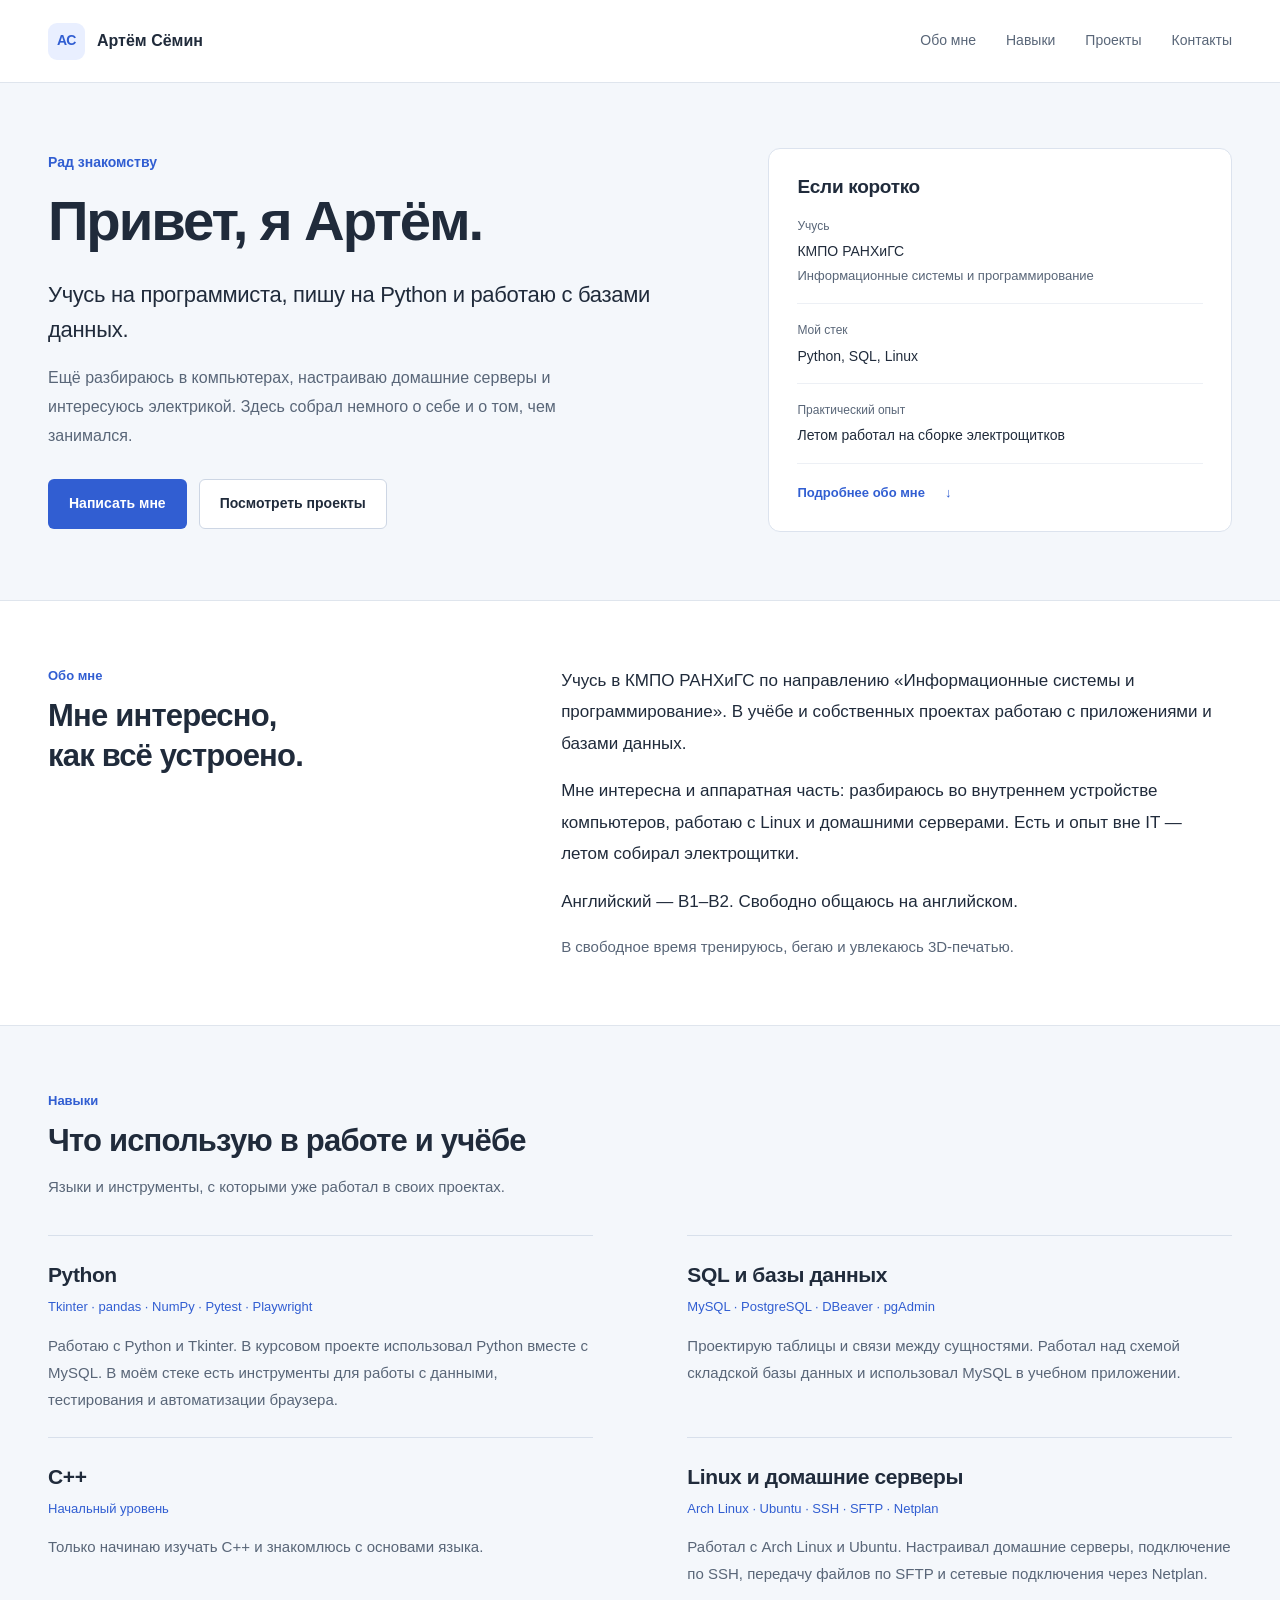
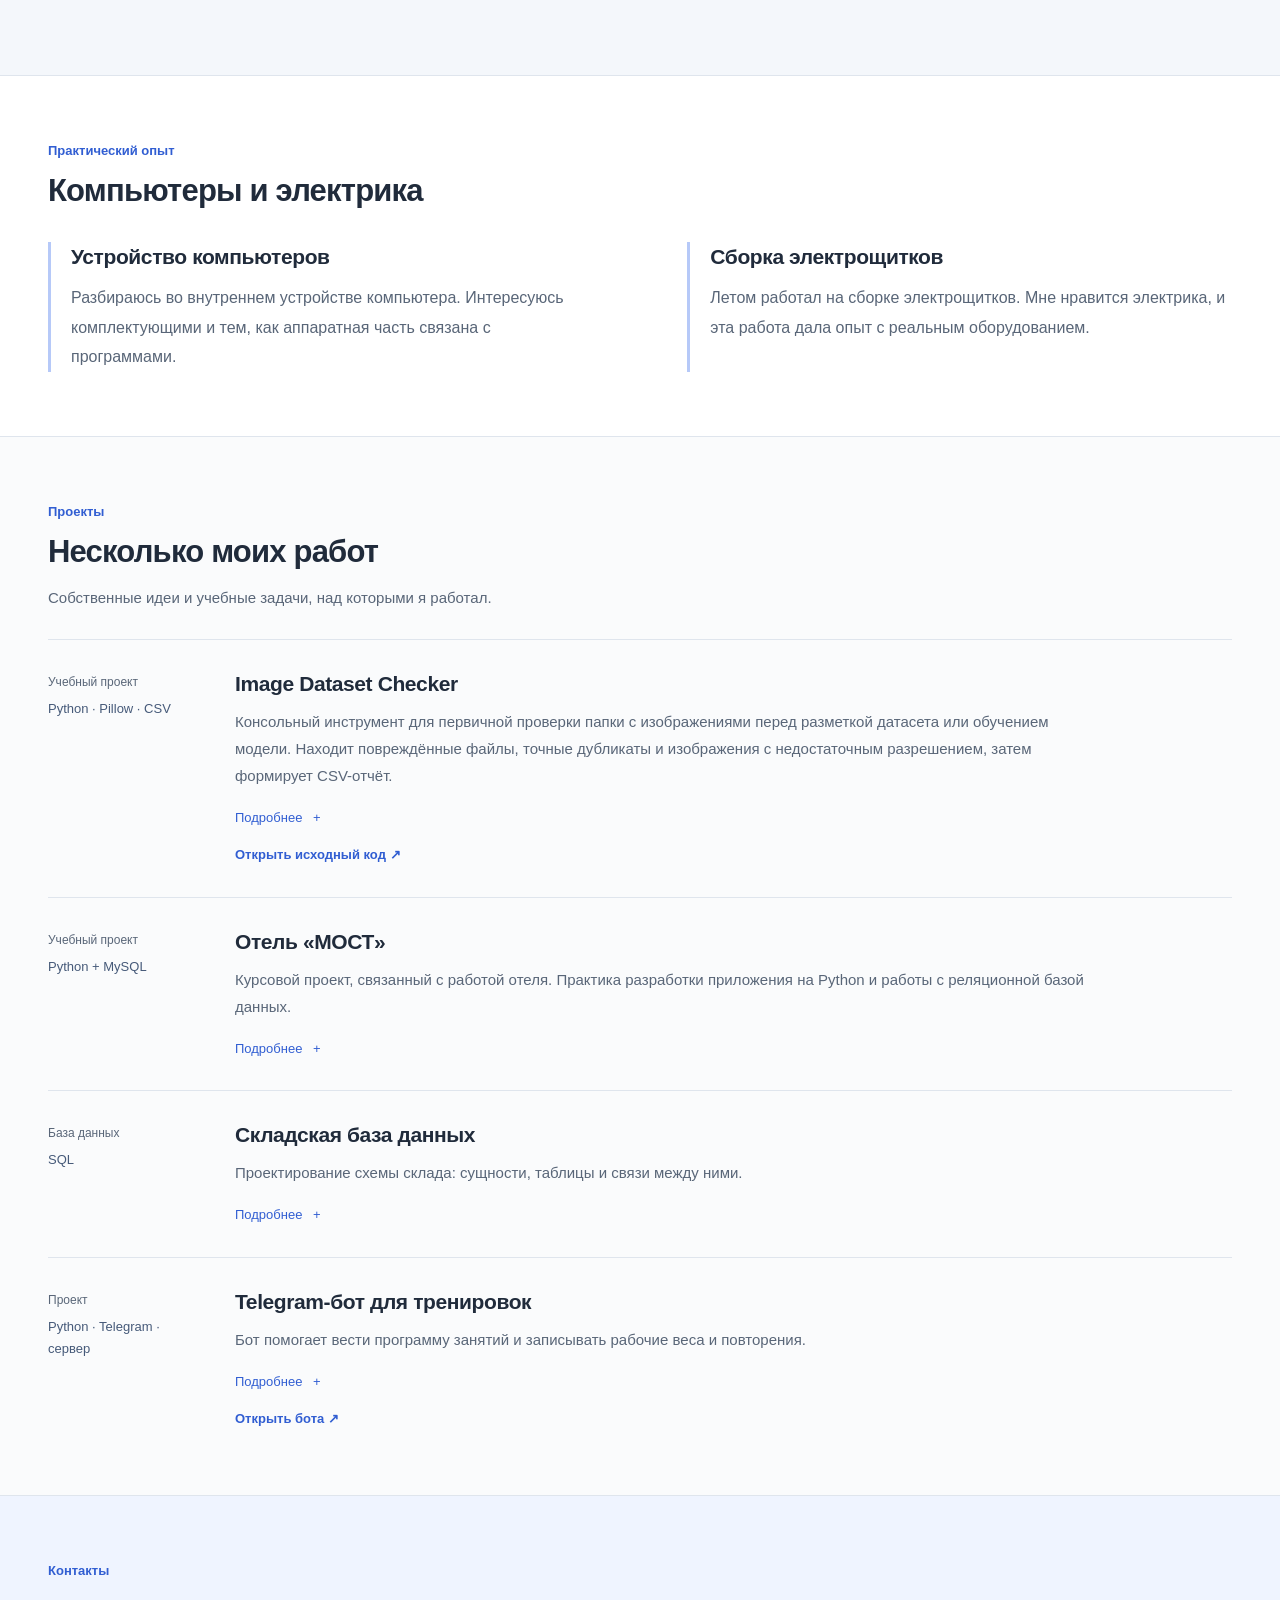
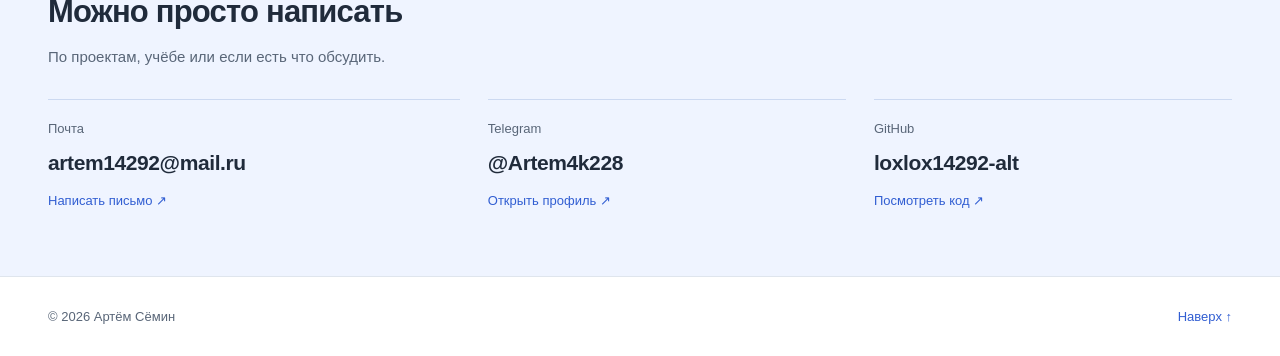
==== commit ea358fbd: "Добавить ссылку на бота" ====
--- a/index.html
+++ b/index.html
@@ -11,7 +11,7 @@
   <title>Артём Сёмин — личный сайт</title>
   <link rel="icon" href="assets/favicon.svg" type="image/svg+xml">
   <link rel="stylesheet" href="styles.css">
-  <script src="data.js?v=3" defer></script>
+  <script src="data.js?v=4" defer></script>
   <script src="app.js" defer></script>
 </head>
 <body>
@@ -42,12 +42,12 @@
         <article class="project" id="project-image-dataset-checker"><div class="project-side"><span>Учебный проект</span><strong>Python · Pillow · CSV</strong></div><div class="project-body"><h3>Image Dataset Checker</h3><p>Консольный инструмент для первичной проверки папки с изображениями перед разметкой датасета или обучением модели. Находит повреждённые файлы, точные дубликаты и изображения с недостаточным разрешением, затем формирует CSV-отчёт.</p><details><summary>Подробнее</summary><p>Проект рекурсивно обрабатывает BMP, GIF, JPEG, PNG, TIFF и WEBP, определяет формат и размеры изображения, считает SHA-256 для поиска точных копий и сохраняет результаты в отчёт.</p><p>Это учебный проект. Он помогает подготовить исходные изображения к следующему этапу работы, но не оценивает качество разметки объектов.</p></details><a class="project-link" data-project-link="dataset-checker" hidden target="_blank" rel="noopener noreferrer">Открыть исходный код ↗</a></div></article>
         <article class="project" id="project-hotel"><div class="project-side"><span>Учебный проект</span><strong>Python + MySQL</strong></div><div class="project-body"><h3>Отель «МОСТ»</h3><p>Курсовой проект, связанный с работой отеля. Практика разработки приложения на Python и работы с реляционной базой данных.</p><details><summary>Подробнее</summary><p>Работал над проектом в PyCharm с использованием Python и MySQL, а также готовил отчёт и проектную документацию.</p></details><a class="project-link" data-project-link="hotel" hidden target="_blank" rel="noopener noreferrer">Открыть проект ↗</a></div></article>
         <article class="project" id="project-warehouse"><div class="project-side"><span>База данных</span><strong>SQL</strong></div><div class="project-body"><h3>Складская база данных</h3><p>Проектирование схемы склада: сущности, таблицы и связи между ними.</p><details><summary>Подробнее</summary><p>Продумывал структуру базы и уточнял связи между сущностями. Основной фокус — понятная реляционная схема для будущего приложения.</p></details><a class="project-link" data-project-link="warehouse" hidden target="_blank" rel="noopener noreferrer">Открыть проект ↗</a></div></article>
-        <article class="project" id="project-training-bot"><div class="project-side"><span>Проект</span><strong>Python · Telegram · сервер</strong></div><div class="project-body"><h3>Telegram-бот для тренировок</h3><p>Бот помогает вести программу занятий и записывать рабочие веса и повторения.</p><details><summary>Подробнее</summary><p>Проект написан на Python с использованием aiogram и aiomysql. Для размещения бота я настраивал собственный сервер.</p></details></div></article>
+        <article class="project" id="project-training-bot"><div class="project-side"><span>Проект</span><strong>Python · Telegram · сервер</strong></div><div class="project-body"><h3>Telegram-бот для тренировок</h3><p>Бот помогает вести программу занятий и записывать рабочие веса и повторения.</p><details><summary>Подробнее</summary><p>Проект написан на Python с использованием aiogram и aiomysql. Для размещения бота я настраивал собственный сервер.</p></details><a class="project-link" data-project-link="training-bot" hidden target="_blank" rel="noopener noreferrer">Открыть бота ↗</a></div></article>
       </div></div></section>
 
       <section class="section contact-section" id="contact" aria-labelledby="contact-title"><div class="container"><div class="contact-heading"><div><p class="eyebrow">Контакты</p><h2 id="contact-title">Можно просто написать</h2><p id="contact-note">По проектам, учёбе или если есть что обсудить.</p></div></div><div class="contact-list"><a data-contact="email" hidden><span class="contact-kind">Почта</span><span class="contact-value"></span><span class="contact-hint">Написать письмо ↗</span></a><a data-contact="telegram" hidden target="_blank" rel="noopener noreferrer"><span class="contact-kind">Telegram</span><span class="contact-value"></span><span class="contact-hint">Открыть профиль ↗</span></a><a data-contact="github" hidden target="_blank" rel="noopener noreferrer"><span class="contact-kind">GitHub</span><span class="contact-value"></span><span class="contact-hint">Посмотреть код ↗</span></a></div><noscript><p class="no-script">Для отображения контактов из файла настроек нужен JavaScript.</p></noscript></div></section>
     </main>
-    <footer class="site-footer"><div class="container footer-inner"><span>© <span id="year">2026</span> Артём Сёмин</span><a href="privacy.html">Конфиденциальность</a><a href="#top">Наверх ↑</a></div></footer>
+    <footer class="site-footer"><div class="container footer-inner"><span>© <span id="year">2026</span> Артём Сёмин</span><a href="#top">Наверх ↑</a></div></footer>
   </div>
 </body>
 </html>
